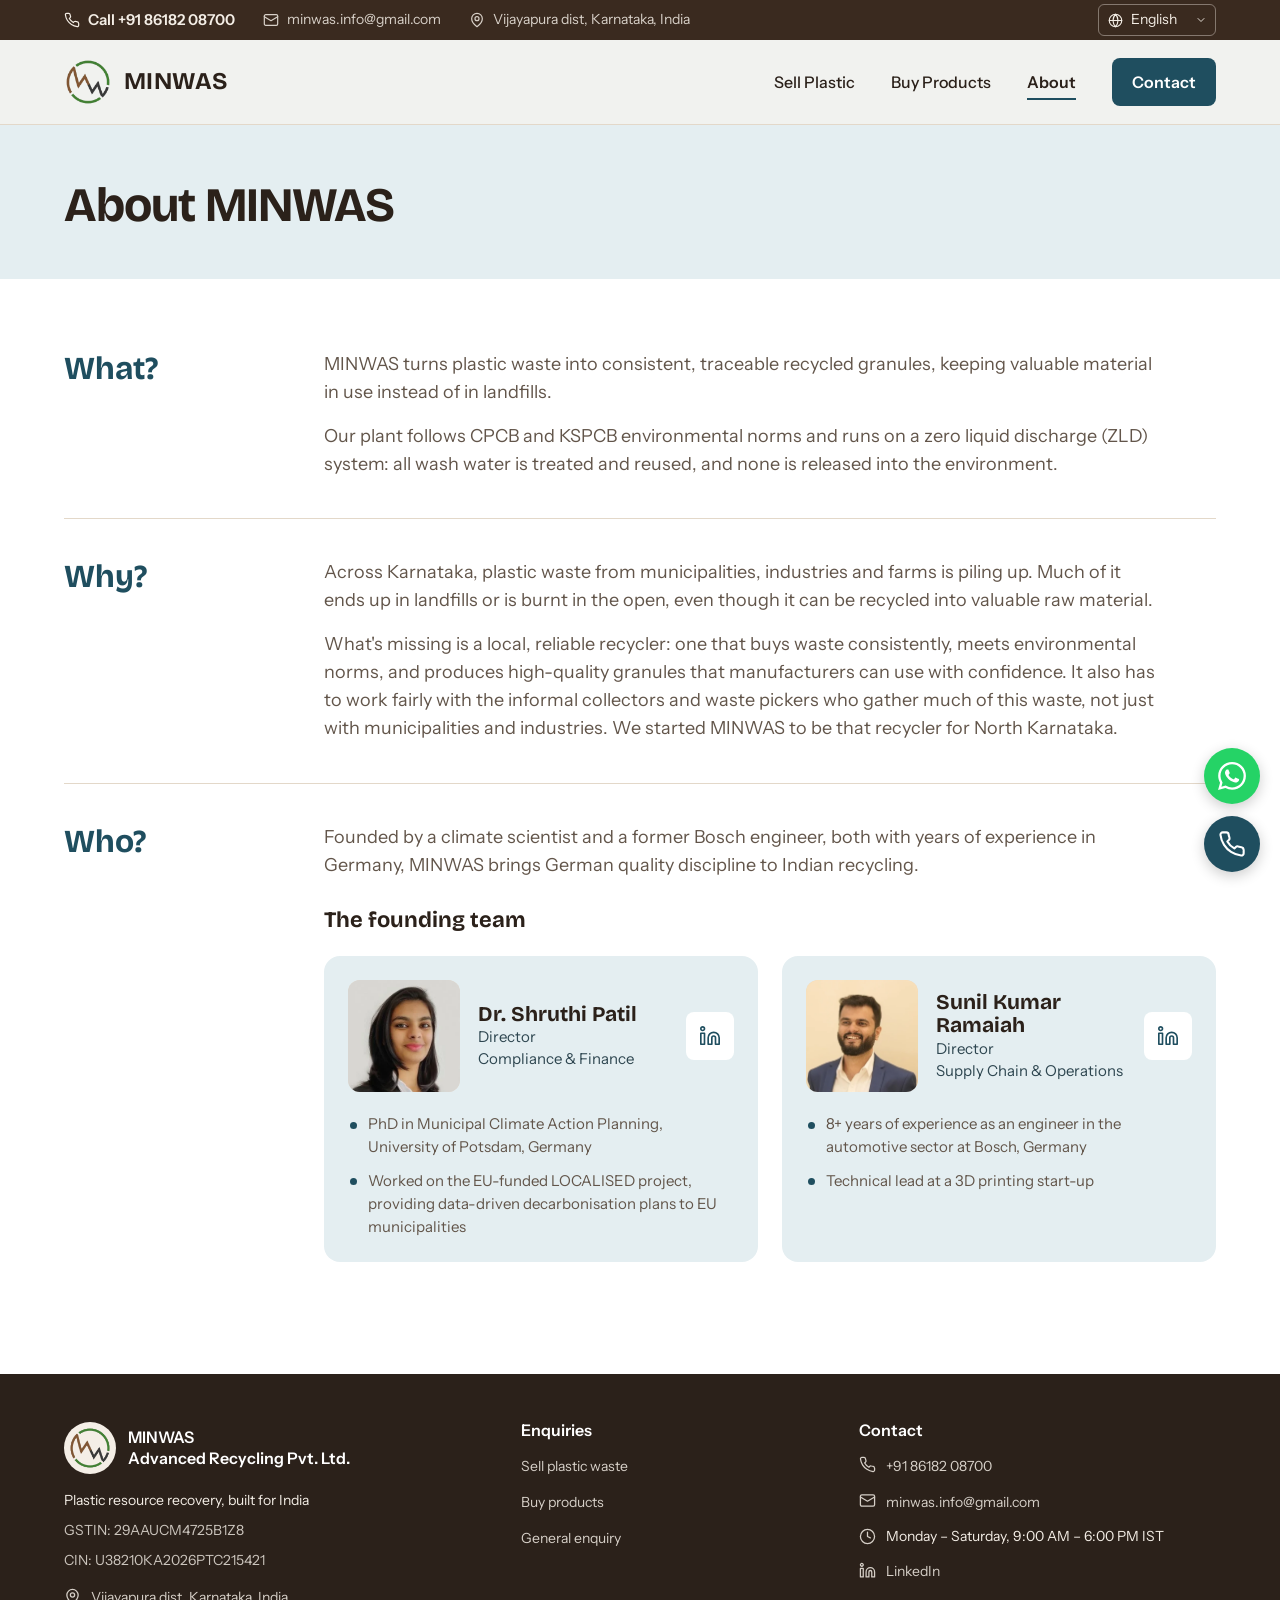
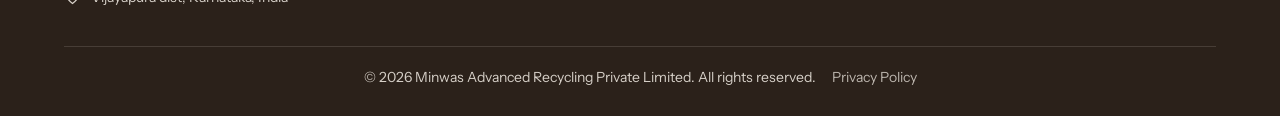
==== about.html @ 15d444ad "Add MINWAS website, published on www.minwas.com Static site for MINWAS Advanced Recycling: Home, Sel" ====
<!doctype html>
<html lang="en">
<head>
<meta charset="utf-8">
<meta name="viewport" content="width=device-width, initial-scale=1, viewport-fit=cover">
<title data-i18n="meta.about.title">About MINWAS – Plastic recycling for North Karnataka</title>
<meta name="description" content="MINWAS turns plastic waste into consistent, traceable recycled granules. Founded by a climate scientist and a former Bosch engineer." data-i18n-attr="content:meta.about.desc">
<meta property="og:title" content="About MINWAS Advanced Recycling">
<meta property="og:description" content="A local, reliable plastic recycler for North Karnataka.">
<meta name="theme-color" content="#3A2A1F">
<link rel="icon" href="assets/img/favicon-64.png" type="image/png">
<link rel="apple-touch-icon" href="assets/img/logo-512.png">
<link rel="preconnect" href="https://fonts.googleapis.com">
<link rel="preconnect" href="https://fonts.gstatic.com" crossorigin>
<link rel="stylesheet" href="https://fonts.googleapis.com/css2?family=Bricolage+Grotesque:opsz,wght@12..96,600;12..96,700&family=Instrument+Sans:wght@400;500;600&display=swap">
<link rel="stylesheet" href="assets/css/styles.css">
<script>(function(){var d=document.documentElement,l;try{l=localStorage.getItem('minwas-lang')}catch(e){}if(!l){l=((navigator.languages&&navigator.languages[0])||navigator.language||'').slice(0,2)}if(/^(kn|hi|mr)$/.test(l)){d.className+=' i18n-pending';d.lang=l;setTimeout(function(){d.classList.remove('i18n-pending')},3000)}})();</script>
<script src="assets/js/main.js" defer></script>
</head>
<body data-page="about">
<div id="site-header"></div>

<main id="main">
  <section class="page-intro">
    <div class="container">
      <h1 data-i18n="about.h1">About MINWAS</h1>
    </div>
  </section>

  <section class="section">
    <div class="container about-rows">
      <div class="about-row">
        <h2 data-i18n="about.whatTitle">What?</h2>
        <div class="copy">
          <p data-i18n="about.what1">MINWAS turns plastic waste into consistent, traceable recycled granules, keeping valuable material in use instead of in landfills.</p>
          <p data-i18n="about.what2">Our plant follows CPCB and KSPCB environmental norms and runs on a zero liquid discharge (ZLD) system: all wash water is treated and reused, and none is released into the environment.</p>
        </div>
      </div>

      <div class="about-row">
        <h2 data-i18n="about.whyTitle">Why?</h2>
        <div class="copy">
          <p data-i18n="about.why1">Across Karnataka, plastic waste from municipalities, industries and farms is piling up. Much of it ends up in landfills or is burnt in the open, even though it can be recycled into valuable raw material.</p>
          <p data-i18n="about.why2">What's missing is a local, reliable recycler: one that buys waste consistently, meets environmental norms, and produces high-quality granules that manufacturers can use with confidence. It also has to work fairly with the informal collectors and waste pickers who gather much of this waste, not just with municipalities and industries. We started MINWAS to be that recycler for North Karnataka.</p>
        </div>
      </div>

      <div class="about-row">
        <h2 data-i18n="about.whoTitle">Who?</h2>
        <div class="copy">
          <p data-i18n="about.who1">Founded by a climate scientist and a former Bosch engineer, both with years of experience in Germany, MINWAS brings German quality discipline to Indian recycling.</p>
          <h3 class="sub-title" style="color:var(--ink);margin-top:12px" data-i18n="about.teamTitle">The founding team</h3>
          <div class="team">
            <article class="person">
              <div class="person-head">
                <img src="assets/img/shruthi.webp" width="276" height="354" loading="lazy" alt="Portrait of Dr. Shruthi Patil" data-i18n-attr="alt:about.altShruthi">
                <div>
                  <h3 data-i18n="about.shruthiName">Dr. Shruthi Patil</h3>
                  <p><span data-i18n="about.director">Director</span><br><span data-i18n="about.shruthiRole">Compliance &amp; Finance</span></p>
                </div>
                <a class="icon-btn" href="https://www.linkedin.com/in/shruthi-patil-52bb73127" target="_blank" rel="noopener" aria-label="Dr. Shruthi Patil on LinkedIn" data-i18n-attr="aria-label:about.shruthiLi"><i data-icon="linkedin"></i></a>
              </div>
              <ul class="bullets">
                <li data-i18n="about.shruthi1">PhD in Municipal Climate Action Planning, University of Potsdam, Germany</li>
                <li data-i18n="about.shruthi2">Worked on the EU-funded LOCALISED project, providing data-driven decarbonisation plans to EU municipalities</li>
              </ul>
            </article>
            <article class="person">
              <div class="person-head">
                <img src="assets/img/sunil.webp" width="480" height="454" loading="lazy" alt="Portrait of Sunil Kumar Ramaiah" data-i18n-attr="alt:about.altSunil">
                <div>
                  <h3 data-i18n="about.sunilName">Sunil Kumar Ramaiah</h3>
                  <p><span data-i18n="about.director">Director</span><br><span data-i18n="about.sunilRole">Supply Chain &amp; Operations</span></p>
                </div>
                <a class="icon-btn" href="https://www.linkedin.com/in/sunilkramaiah/" target="_blank" rel="noopener" aria-label="Sunil Kumar Ramaiah on LinkedIn" data-i18n-attr="aria-label:about.sunilLi"><i data-icon="linkedin"></i></a>
              </div>
              <ul class="bullets">
                <li data-i18n="about.sunil1">8+ years of experience as an engineer in the automotive sector at Bosch, Germany</li>
                <li data-i18n="about.sunil2">Technical lead at a 3D printing start-up</li>
              </ul>
            </article>
          </div>
        </div>
      </div>
    </div>
  </section>
</main>

<div id="site-footer"></div>
</body>
</html>
---- assets/css/styles.css ----
/* MINWAS — shared styles. Tokens follow the "Petrol Blue" reference mockup. */

:root {
  /* Neutrals */
  --ink: #2B211A;
  --ink-soft: #62554A;
  --ink-muted: #6E5F51;
  --cream: #F4EEE6;
  --topbar: #3A2A1F;
  --footer: #2B211A;
  --surface: #FFFFFF;
  --surface-alt: #F1F2EF;
  --line: #E3D8C9;
  --placeholder: #E7DDD0;

  /* Common (petrol) */
  --petrol: #1F4E5F;
  --petrol-hover: #173C49;
  --petrol-soft: #E4EEF1;
  --petrol-pill: #DFEBEE;

  /* Selling side (brown) */
  --brown: #9C4E22;
  --brown-hover: #7E3D18;
  --brown-soft: #F2E3D5;
  --brown-text: #5E4A3A;

  /* Buying side (green) */
  --green: #3E7A31;
  --green-hover: #2F5F25;
  --green-soft: #E4ECDD;
  --green-text: #4F5A48;

  --whatsapp: #25D366;
  --whatsapp-hover: #1EB257;

  /* Page accent — overridden per page theme */
  --accent: var(--petrol);
  --accent-hover: var(--petrol-hover);
  --accent-soft: var(--petrol-soft);
  --accent-text: #2E4650;

  /* Type */
  --font-display: 'Bricolage Grotesque', system-ui, sans-serif;
  --font-body: 'Instrument Sans', system-ui, sans-serif;
  --lh-body: 1.55;
  --lh-heading: 1.12;
  --lh-display: 1.04;
  --track-display: -0.02em;

  /* Layout */
  --gutter: 64px;
  --maxw: 1280px;
  --radius-sm: 8px;
  --radius: 12px;
  --radius-lg: 16px;
  --shadow-float: 0 4px 14px rgba(0, 0, 0, 0.2);
  --shadow-card: 0 1px 2px rgba(43, 33, 26, 0.05), 0 8px 24px -12px rgba(43, 33, 26, 0.14);
  --header-h: 124px;
  --ease: cubic-bezier(0.22, 1, 0.36, 1);
}

body.theme-sell { --accent: var(--brown); --accent-hover: var(--brown-hover); --accent-soft: var(--brown-soft); --accent-text: var(--brown-text); }
body.theme-buy  { --accent: var(--green); --accent-hover: var(--green-hover); --accent-soft: var(--green-soft); --accent-text: var(--green-text); }

/* Indian scripts: no negative tracking (breaks conjuncts), taller lines for matras */
html:lang(kn) {
  --font-display: 'Bricolage Grotesque', 'Anek Kannada', 'Noto Sans Kannada', sans-serif;
  --font-body: 'Instrument Sans', 'Noto Sans Kannada', sans-serif;
}
html:lang(hi), html:lang(mr) {
  --font-display: 'Bricolage Grotesque', 'Anek Devanagari', 'Noto Sans Devanagari', sans-serif;
  --font-body: 'Instrument Sans', 'Noto Sans Devanagari', sans-serif;
}
html:is(:lang(kn), :lang(hi), :lang(mr)) {
  --lh-body: 1.7;
  --lh-heading: 1.3;
  --lh-display: 1.22;
  --track-display: 0;
}

/* Hide the page until the saved language is applied, to avoid a flash of English */
html.i18n-pending body { opacity: 0; }
body { transition: opacity 0.2s ease; }

*, *::before, *::after { box-sizing: border-box; }
html { -webkit-text-size-adjust: 100%; scroll-padding-top: calc(var(--header-h) + 16px); }
body {
  margin: 0;
  background: var(--surface);
  color: var(--ink);
  font-family: var(--font-body);
  font-size: 16px;
  line-height: var(--lh-body);
  -webkit-font-smoothing: antialiased;
  text-rendering: optimizeLegibility;
}
img { max-width: 100%; height: auto; display: block; }
a { color: var(--accent); text-underline-offset: 3px; }
a:hover { color: var(--accent-hover); }
h1, h2, h3, h4 { margin: 0; font-family: var(--font-display); font-weight: 700; line-height: var(--lh-heading); overflow-wrap: break-word; }
p { margin: 0; }
ul, ol { margin: 0; padding: 0; }
button, input, select, textarea { font: inherit; color: inherit; }
:focus-visible { outline: 3px solid var(--accent); outline-offset: 2px; border-radius: 4px; }

.sr-only { position: absolute; width: 1px; height: 1px; padding: 0; margin: -1px; overflow: hidden; clip: rect(0, 0, 0, 0); border: 0; }
.skip-link { position: absolute; left: 12px; top: -60px; z-index: 100; background: var(--petrol); color: #fff; padding: 10px 16px; border-radius: var(--radius-sm); }
.skip-link:focus { top: 12px; color: #fff; }

.container { width: 100%; max-width: var(--maxw); margin: 0 auto; padding: 0 var(--gutter); }

.icon { width: 1.15em; height: 1.15em; flex-shrink: 0; stroke: currentColor; fill: none; stroke-width: 1.8; stroke-linecap: round; stroke-linejoin: round; }

/* ---------- Sticky site header (top bar + nav) ---------- */
.site-top { position: sticky; top: 0; z-index: 50; }

.topbar { background: var(--topbar); color: var(--cream); font-size: 14px; }
.topbar .container { min-height: 40px; display: flex; align-items: center; justify-content: space-between; gap: 16px; }
.topbar-links { display: flex; align-items: center; gap: 28px; }
.topbar a { color: var(--cream); text-decoration: none; display: inline-flex; align-items: center; gap: 8px; opacity: 0.85; }
.topbar a:hover { opacity: 1; color: #fff; text-decoration: underline; }
.topbar a.topbar-phone { opacity: 1; font-weight: 600; font-size: 15px; }
.topbar .icon { width: 16px; height: 16px; }

.lang-picker { position: relative; display: inline-flex; align-items: center; }
.lang-picker .icon { position: absolute; left: 10px; width: 15px; height: 15px; pointer-events: none; }
.lang-picker .chev { left: auto; right: 9px; width: 12px; height: 12px; }
.lang-picker select {
  appearance: none; -webkit-appearance: none;
  background: transparent; color: var(--cream);
  border: 1px solid rgba(244, 238, 230, 0.4); border-radius: 6px;
  padding: 4px 28px 4px 32px; min-height: 30px; cursor: pointer;
}
.lang-picker select:hover { border-color: rgba(244, 238, 230, 0.8); }
.lang-picker select:focus-visible { outline-color: var(--cream); }
.lang-picker option { color: var(--ink); background: #fff; }

.header { background: var(--surface-alt); border-bottom: 1px solid var(--line); }
.header .container { height: 84px; display: flex; align-items: center; justify-content: space-between; gap: 24px; }
.brand { display: inline-flex; align-items: center; gap: 12px; color: var(--ink); text-decoration: none; border-radius: var(--radius-sm); }
.brand:hover { color: var(--ink); }
.brand img { width: 48px; height: 48px; }
.brand span { font-family: 'Bricolage Grotesque', sans-serif; font-weight: 700; font-size: 24px; letter-spacing: 0.02em; }

.nav { display: flex; align-items: center; gap: 36px; font-size: 16px; font-weight: 500; }
.nav a { color: var(--ink); text-decoration: none; padding: 6px 0; position: relative; white-space: nowrap; }
.nav a:not(.btn)::after {
  content: ''; position: absolute; left: 0; right: 0; bottom: 0; height: 2px;
  background: var(--petrol); transform: scaleX(0); transform-origin: left; transition: transform 0.25s var(--ease);
}
.nav a:not(.btn):hover::after, .nav a[aria-current="page"]:not(.btn)::after { transform: scaleX(1); }
.nav a[data-nav="sell"]::after { background: var(--brown); }
.nav a[data-nav="buy"]::after { background: var(--green); }
.nav a[aria-current="page"]:not(.btn) { font-weight: 600; }
.nav a.btn { padding: 12px 20px; font-size: 16px; color: #fff; }

.menu-toggle {
  display: none; align-items: center; justify-content: center; gap: 8px;
  min-width: 48px; height: 48px; padding: 0 14px; border-radius: var(--radius-sm);
  background: transparent; border: 1px solid var(--line); color: var(--ink); cursor: pointer; font-weight: 600;
}
.menu-toggle:hover { background: #fff; }
.menu-toggle:active { transform: scale(0.97); }
.menu-toggle .icon { width: 24px; height: 24px; }
.menu-toggle .icon-close { display: none; }
.menu-open .menu-toggle .icon-menu { display: none; }
.menu-open .menu-toggle .icon-close { display: block; }

/* ---------- Buttons ---------- */
.btn {
  display: inline-flex; align-items: center; justify-content: center; gap: 10px;
  min-height: 48px; padding: 12px 22px; border-radius: var(--radius-sm); border: 0;
  background: var(--accent); color: #fff; font-weight: 600; font-size: 16px; line-height: 1.25;
  text-decoration: none; text-align: center; cursor: pointer;
  transition: background-color 0.2s ease, transform 0.15s var(--ease);
}
.btn:hover { background: var(--accent-hover); color: #fff; }
.btn:active { transform: translateY(1px) scale(0.99); }
.btn .icon { width: 20px; height: 20px; }
.btn-lg { padding: 16px 28px; font-size: 17px; min-height: 56px; }
.btn-brown { background: var(--brown); } .btn-brown:hover { background: var(--brown-hover); }
.btn-green { background: var(--green); } .btn-green:hover { background: var(--green-hover); }
.btn-petrol { background: var(--petrol); } .btn-petrol:hover { background: var(--petrol-hover); }
.btn-whatsapp { background: var(--whatsapp); color: #06301a; }
.btn-whatsapp:hover { background: var(--whatsapp-hover); color: #06301a; }
.btn-outline { background: transparent; color: var(--accent); box-shadow: inset 0 0 0 1.5px currentColor; }
.btn-outline:hover { background: var(--accent-soft); color: var(--accent-hover); }
.btn-row { display: flex; flex-wrap: wrap; gap: 14px; }

/* ---------- Sections ---------- */
.section { padding: 72px 0; }
.section-tight { padding: 48px 0; }
.bg-alt { background: var(--surface-alt); }
.section-title { font-size: 36px; }
.section-head { display: flex; flex-direction: column; gap: 12px; margin-bottom: 28px; max-width: 760px; }
.section-head p { color: var(--ink-soft); font-size: 17px; }
.sub-title { font-size: 22px; font-weight: 700; }
.lede { font-size: 19px; line-height: var(--lh-body); color: var(--ink-soft); max-width: 62ch; }

.pill {
  align-self: flex-start; display: inline-flex; align-items: center; gap: 8px;
  background: var(--petrol-pill); color: var(--petrol); font-weight: 600; font-size: 14px;
  padding: 6px 14px; border-radius: 999px;
}
.pill .dot { width: 8px; height: 8px; border-radius: 50%; background: var(--petrol); box-shadow: 0 0 0 4px rgba(31, 78, 95, 0.15); }

/* ---------- Home: hero ---------- */
.hero { padding: 64px 0 72px; }
.hero-grid { display: grid; grid-template-columns: minmax(0, 1.1fr) minmax(0, 1fr); gap: 56px; align-items: start; }
.hero-copy { display: flex; flex-direction: column; gap: 24px; padding-top: 8px; }
.hero h1 { font-size: 60px; line-height: var(--lh-display); letter-spacing: var(--track-display); }
.how-card {
  background: var(--petrol-soft); border-radius: var(--radius-lg); padding: 28px;
  display: flex; flex-direction: column; gap: 10px;
}
.how-card h2 { font-size: 28px; }
.how-card .tagline { font-weight: 600; font-size: 17px; color: var(--green); }
.how-card p { color: var(--accent-text); font-size: 16px; }
.zoom {
  position: relative; display: block; margin-top: 10px; border-radius: var(--radius); overflow: hidden;
  background: #fff; box-shadow: var(--shadow-card); cursor: zoom-in; color: var(--ink); text-decoration: none;
}
.zoom img { width: 100%; }
.zoom-hint {
  display: flex; align-items: center; justify-content: center; gap: 8px; min-height: 44px;
  border-top: 1px solid var(--line); color: var(--petrol); font-size: 14px; font-weight: 600;
  transition: background-color 0.2s ease;
}
.zoom-hint .icon { width: 17px; height: 17px; }
.zoom:hover .zoom-hint { background: var(--petrol-soft); }

/* ---------- Cards ---------- */
.grid-4 { display: grid; grid-template-columns: repeat(4, minmax(0, 1fr)); gap: 20px; }
.grid-2 { display: grid; grid-template-columns: repeat(2, minmax(0, 1fr)); gap: 24px; }
.feature {
  background: var(--petrol-soft); border-radius: var(--radius); padding: 24px;
  display: flex; flex-direction: column; gap: 10px;
}
.feature-icon {
  width: 44px; height: 44px; border-radius: 10px; background: #fff; color: var(--petrol);
  display: grid; place-items: center; margin-bottom: 4px;
}
.feature-icon .icon { width: 24px; height: 24px; }
.feature > div { display: flex; flex-direction: column; gap: 6px; }
.feature h3 { font-family: var(--font-body); font-weight: 600; font-size: 18px; line-height: 1.35; }
.feature p { font-size: 15px; line-height: var(--lh-body); color: #232320; }
.theme-sell .feature { background: var(--brown-soft); }
.theme-sell .feature-icon { color: var(--brown); }
.theme-sell .feature p { color: var(--brown-text); }
.theme-buy .feature { background: var(--green-soft); }
.theme-buy .feature-icon { color: var(--green); }
.theme-buy .feature p { color: var(--green-text); }

/* Supply / buy panels on the home page */
.panel { border-radius: var(--radius-lg); padding: 32px; display: flex; flex-direction: column; gap: 24px; align-self: start; }
.panel h2 { font-size: 28px; }
.panel h3 { font-size: 20px; margin-top: 12px; }
.panel-sell { background: var(--brown-soft); --accent: var(--brown); --accent-hover: var(--brown-hover); --accent-text: var(--brown-text); }
.panel-buy { background: var(--green-soft); --accent: var(--green); --accent-hover: var(--green-hover); --accent-text: var(--green-text); }
.panel .btn { align-self: flex-start; margin-top: auto; }
.panel-body { display: flex; flex-direction: column; gap: 16px; flex: 1; }

.chips { display: flex; flex-wrap: wrap; gap: 8px; list-style: none; }
.chips li {
  display: inline-flex; align-items: center; gap: 8px;
  background: rgba(255, 255, 255, 0.72); border: 1px solid rgba(43, 33, 26, 0.08);
  border-radius: 999px; padding: 7px 14px 7px 10px; font-size: 15px; font-weight: 500; line-height: 1.35;
}
.chips .icon { width: 18px; height: 18px; color: var(--accent); }

.ticks { list-style: none; display: flex; flex-direction: column; gap: 10px; }
.ticks li { display: flex; gap: 10px; align-items: flex-start; color: var(--accent-text); font-size: 16px; }
.ticks li::before {
  content: ''; flex-shrink: 0; width: 20px; height: 20px; margin-top: 0.15em; border-radius: 50%;
  background: var(--accent) url("data:image/svg+xml,%3Csvg xmlns='http://www.w3.org/2000/svg' viewBox='0 0 24 24' fill='none' stroke='white' stroke-width='3' stroke-linecap='round' stroke-linejoin='round'%3E%3Cpath d='M20 6 9 17l-5-5'/%3E%3C/svg%3E") center / 12px no-repeat;
}
.bullets { list-style: none; display: flex; flex-direction: column; gap: 10px; }
.bullets li { position: relative; padding-left: 20px; color: var(--ink-soft); }
.bullets li::before { content: ''; position: absolute; left: 2px; top: 0.62em; width: 7px; height: 7px; border-radius: 50%; background: var(--accent); }

.cta-band { text-align: center; display: flex; flex-direction: column; align-items: center; gap: 14px; }
.cta-band h2 { font-size: 28px; }
.cta-band p { color: var(--ink-soft); max-width: 60ch; }

/* ---------- Inner pages ---------- */
.page-intro { background: var(--accent-soft); padding: 56px 0 48px; }
.page-intro .container { display: flex; flex-direction: column; gap: 16px; }
.page-intro h1 { font-size: 48px; line-height: var(--lh-display); letter-spacing: var(--track-display); max-width: 20ch; }
.page-intro .lede { color: var(--accent-text); }
.page-intro .btn-row { display: none; }

.with-aside { display: grid; grid-template-columns: minmax(0, 1fr) 420px; gap: 48px; align-items: start; }
.stack { display: flex; flex-direction: column; gap: 56px; }
.block { display: flex; flex-direction: column; gap: 18px; }
.block > h2 { font-size: 30px; }
.block > p { color: var(--ink-soft); max-width: 70ch; }
.note { font-size: 14px; color: var(--ink-muted); }

.guide-cards { display: grid; grid-template-columns: repeat(2, minmax(0, 1fr)); gap: 16px; }
.guide-cards .feature h3 { font-family: var(--font-display); font-size: 19px; font-weight: 700; }

/* Process timeline: four numbered circles in a row, joined by a dashed wave, text centred below.
   Columns have no gap so each circle centre sits at exactly 1/8, 3/8, 5/8, 7/8 of the width —
   the same points the wave passes through. --cN is circle N's colour, shaded to the page theme. */
.timeline {
  --dot: 112px;
  --c1: #5E97AB; --c2: #3F7C91; --c3: #1F4E5F; --c4: #143845;
  position: relative;
}
.theme-sell .timeline { --c1: #C98552; --c2: #B1662F; --c3: #944A1E; --c4: #733614; }
.theme-buy .timeline  { --c1: #6FA05C; --c2: #548B45; --c3: #3E7A31; --c4: #2B5E21; }
.timeline-title { text-align: center; margin-bottom: 48px; }
.timeline-wave {
  position: absolute; left: 0; width: 100%;
  height: calc(var(--dot) * 1.3); top: calc(var(--dot) * -0.15);
  overflow: visible; pointer-events: none;
}
.timeline-wave path { fill: none; stroke: #CEC8BF; stroke-width: 4; stroke-dasharray: 10 10; stroke-linecap: round; }
.timeline-steps { position: relative; list-style: none; display: grid; grid-template-columns: repeat(4, minmax(0, 1fr)); }
.timeline-steps li { display: flex; flex-direction: column; align-items: center; text-align: center; padding: 0 14px; }
.timeline-steps .n {
  width: var(--dot); height: var(--dot); flex-shrink: 0; border-radius: 50%;
  display: grid; place-items: center; position: relative; z-index: 1;
  font-family: 'Bricolage Grotesque', sans-serif; font-weight: 700; font-size: calc(var(--dot) * 0.42); line-height: 1; color: #fff;
  background: linear-gradient(165deg, color-mix(in srgb, var(--c) 72%, #fff) 0%, var(--c) 85%);
  box-shadow: 0 16px 22px -12px rgba(43, 33, 26, 0.5), 0 2px 4px rgba(43, 33, 26, 0.1);
}
.timeline-steps li:nth-child(1) .n { --c: var(--c1); }
.timeline-steps li:nth-child(2) .n { --c: var(--c2); }
.timeline-steps li:nth-child(3) .n { --c: var(--c3); }
.timeline-steps li:nth-child(4) .n { --c: var(--c4); }
.timeline-steps h3 { font-size: 21px; color: var(--ink); }
.timeline-steps h3::before { content: ''; display: block; width: 1px; height: 32px; margin: 18px auto 18px; background: #D3CDC4; }
.timeline-steps p { margin-top: 10px; font-size: 16px; color: var(--ink-soft); max-width: 30ch; }

.products { display: grid; grid-template-columns: repeat(4, minmax(0, 1fr)); gap: 16px; }
.with-aside .products { grid-template-columns: repeat(2, minmax(0, 1fr)); }
.product { margin: 0; background: #fff; border: 1px solid var(--line); border-radius: var(--radius); overflow: hidden; }
.product img { width: 100%; aspect-ratio: 720 / 393; object-fit: cover; background: var(--placeholder); }
.product figcaption { padding: 12px 14px; font-weight: 600; font-size: 15px; line-height: 1.35; }
.product .tag { display: block; font-weight: 500; font-size: 13px; color: var(--green-text); margin-top: 2px; }

/* ---------- Forms ---------- */
.form-card {
  position: sticky; top: calc(var(--header-h) + 20px);
  background: #fff; border: 1px solid var(--line); border-radius: var(--radius-lg);
  box-shadow: var(--shadow-card); overflow: hidden;
}
.form-card > header { background: var(--accent-soft); padding: 24px; display: flex; flex-direction: column; gap: 6px; }
.form-card > header h2 { font-size: 26px; }
.form-card > header p { font-size: 15px; color: var(--accent-text); }
.form-section { padding: 20px 24px; border-top: 1px solid var(--line); display: flex; flex-direction: column; gap: 12px; }
.form-section > p { font-size: 15px; color: var(--ink-soft); }
.form-section .lead-in { font-weight: 600; color: var(--ink); }
.form-grid { display: grid; grid-template-columns: repeat(2, minmax(0, 1fr)); gap: 14px 12px; }
.field { display: flex; flex-direction: column; gap: 6px; min-width: 0; }
.field.full { grid-column: 1 / -1; }
.field label, .field legend { font-weight: 600; font-size: 14px; color: var(--ink); padding: 0; }
.field .optional { font-weight: 400; color: var(--ink-muted); }
.req { color: var(--brown); }
.input {
  width: 100%; min-height: 48px; padding: 11px 12px; border-radius: var(--radius-sm);
  border: 1.5px solid #D5CABB; background: #FCFBF9; font-size: 16px; line-height: 1.4;
  transition: border-color 0.15s ease, box-shadow 0.15s ease;
}
.input::placeholder { color: #9A8D80; }
.input:hover { border-color: #B9AB9A; }
.input:focus { outline: none; border-color: var(--accent); box-shadow: 0 0 0 3px color-mix(in srgb, var(--accent) 22%, transparent); background: #fff; }
textarea.input { min-height: 110px; resize: vertical; }
select.input {
  appearance: none; -webkit-appearance: none; padding-right: 38px; cursor: pointer;
  background: #FCFBF9 url("data:image/svg+xml,%3Csvg xmlns='http://www.w3.org/2000/svg' viewBox='0 0 24 24' fill='none' stroke='%232B211A' stroke-width='2.2' stroke-linecap='round' stroke-linejoin='round'%3E%3Cpath d='m6 9 6 6 6-6'/%3E%3C/svg%3E") right 12px center / 18px no-repeat;
}
fieldset.field { border: 0; margin: 0; padding: 0; }
.checks { display: grid; grid-template-columns: repeat(2, minmax(0, 1fr)); gap: 8px; margin-top: 2px; }
.check {
  display: flex; align-items: center; gap: 10px; min-height: 46px; padding: 8px 12px;
  border: 1.5px solid #E1D7CA; border-radius: var(--radius-sm); cursor: pointer; font-size: 15px; line-height: 1.3;
  transition: border-color 0.15s ease, background-color 0.15s ease;
}
.check:hover { border-color: #C6B8A6; }
.check:has(input:checked) { border-color: var(--accent); background: var(--accent-soft); }
.check input, .consent input { width: 20px; height: 20px; flex-shrink: 0; accent-color: var(--accent); margin: 0; cursor: pointer; }
.consent { display: flex; gap: 12px; align-items: flex-start; font-size: 14px; color: var(--ink-soft); line-height: 1.5; cursor: pointer; }
.consent input { margin-top: 2px; }
.captcha-slot:empty { display: none; }
.captcha-slot { min-height: 78px; }
.form-card .btn[type="submit"] { width: 100%; }
.form-status { font-size: 15px; padding: 12px 14px; border-radius: var(--radius-sm); display: none; }
.form-status.is-shown { display: block; }
.form-status.ok { background: var(--green-soft); color: #214719; }
.form-status.err { background: #FBE4DE; color: #7A2412; }

.wa-row { display: flex; align-items: center; justify-content: space-between; gap: 12px; flex-wrap: wrap; }
.wa-row strong { font-size: 17px; }

/* ---------- About ---------- */
.about-rows { display: flex; flex-direction: column; }
.about-row { display: grid; grid-template-columns: 220px minmax(0, 1fr); gap: 40px; padding: 40px 0; border-top: 1px solid var(--line); }
.about-row:first-child { border-top: 0; padding-top: 0; }
.about-row h2 { font-size: 32px; color: var(--petrol); }
.about-row .copy { display: flex; flex-direction: column; gap: 16px; font-size: 18px; line-height: var(--lh-body); color: var(--ink-soft); min-width: 0; }
.about-row .copy > p { max-width: 70ch; }
.about-row .copy strong { color: var(--ink); font-weight: 600; }
.team { display: grid; grid-template-columns: repeat(2, minmax(0, 1fr)); gap: 24px; margin-top: 8px; }
.person { background: var(--petrol-soft); border-radius: var(--radius-lg); padding: 24px; display: flex; flex-direction: column; gap: 20px; }
.person-head { display: grid; grid-template-columns: 112px minmax(0, 1fr) auto; gap: 18px; align-items: center; }
.person-head img { width: 112px; height: 112px; object-fit: cover; object-position: center 20%; border-radius: var(--radius); background: var(--placeholder); }
.person-head h3 { font-size: 21px; color: var(--ink); }
.person-head p { font-size: 15px; color: var(--accent-text); line-height: 1.45; }
.person .bullets li { font-size: 15px; }
.icon-btn {
  width: 48px; height: 48px; border-radius: var(--radius-sm); display: grid; place-items: center;
  background: #fff; color: var(--petrol); text-decoration: none; transition: background-color 0.2s ease, color 0.2s ease;
}
.icon-btn:hover { background: var(--petrol); color: #fff; }
.icon-btn .icon { width: 22px; height: 22px; }

/* ---------- Contact ---------- */
.contact-list { list-style: none; display: flex; flex-direction: column; gap: 4px; }
.contact-list li { display: grid; grid-template-columns: 44px minmax(0, 1fr); gap: 14px; align-items: center; padding: 10px 0; }
.contact-list .ci { width: 44px; height: 44px; border-radius: 10px; background: var(--petrol-soft); color: var(--petrol); display: grid; place-items: center; }
.contact-list .ci .icon { width: 22px; height: 22px; }
.contact-list small { display: block; font-size: 13px; color: var(--ink-muted); font-weight: 500; }
.contact-list a, .contact-list span { color: var(--ink); font-weight: 600; text-decoration: none; }
.contact-list a:hover { color: var(--petrol); text-decoration: underline; }
.map-card { border-radius: var(--radius-lg); overflow: hidden; border: 1px solid var(--line); background: var(--placeholder); }
.map-card iframe { display: block; width: 100%; height: 320px; border: 0; }
.map-card a { display: flex; align-items: center; justify-content: center; gap: 8px; padding: 14px; background: #fff; font-weight: 600; color: var(--petrol); text-decoration: none; min-height: 48px; }
.map-card a:hover { background: var(--petrol-soft); }

.faq { display: flex; flex-direction: column; gap: 10px; }
.faq details { background: #fff; border: 1px solid var(--line); border-radius: var(--radius); }
.faq details[open] { border-color: #C9D9DE; background: #FBFDFD; }
.faq summary {
  list-style: none; cursor: pointer; display: flex; justify-content: space-between; align-items: center; gap: 16px;
  padding: 16px 18px; font-weight: 600; font-size: 16px; min-height: 56px;
}
.faq summary::-webkit-details-marker { display: none; }
.faq summary .icon { width: 20px; height: 20px; color: var(--petrol); transition: transform 0.25s var(--ease); }
.faq details[open] summary .icon { transform: rotate(45deg); }
.faq details p { padding: 0 18px 18px; color: var(--ink-soft); }

/* ---------- Privacy ---------- */
.legal { max-width: 780px; display: flex; flex-direction: column; gap: 32px; }
.legal section { display: flex; flex-direction: column; gap: 10px; }
.legal h2 { font-size: 24px; }
.legal p { color: var(--ink-soft); font-size: 17px; }
.legal .updated { font-size: 15px; color: var(--ink-muted); }

/* ---------- Footer ---------- */
.footer { background: var(--footer); color: var(--cream); font-size: 14px; }
.footer .container { padding-top: 48px; padding-bottom: 28px; }
.footer-grid { display: grid; grid-template-columns: 1.4fr 1fr 1.2fr; gap: 40px; }
.footer h2 { font-family: var(--font-body); font-size: 16px; font-weight: 600; margin-bottom: 14px; color: #fff; }
.footer a { color: var(--cream); text-decoration: none; opacity: 0.85; }
.footer a:hover { opacity: 1; text-decoration: underline; color: #fff; }
.footer-brand { display: flex; flex-direction: column; gap: 8px; }
.footer-brand .brand-line { display: flex; align-items: center; gap: 12px; margin-bottom: 8px; }
.footer-brand img { width: 52px; height: 52px; background: var(--cream); border-radius: 50%; padding: 4px; }
.footer-brand strong { font-size: 16px; font-weight: 600; line-height: 1.35; color: #fff; }
.footer-brand .muted { opacity: 0.8; }
.footer-list { list-style: none; display: flex; flex-direction: column; gap: 12px; }
.footer-list li { display: flex; gap: 10px; align-items: flex-start; }
.footer-list .icon { width: 17px; height: 17px; margin-top: 2px; opacity: 0.85; }
.footer-list a { display: inline-flex; align-items: center; min-height: 24px; }
.footer-bottom { margin-top: 36px; padding-top: 20px; border-top: 1px solid rgba(244, 238, 230, 0.16); display: flex; justify-content: center; flex-wrap: wrap; gap: 6px 16px; opacity: 0.85; text-align: center; }

/* ---------- Sticky contact buttons ---------- */
.fab { position: fixed; right: 20px; bottom: 28px; z-index: 40; display: flex; flex-direction: column; gap: 12px; }
.fab a {
  width: 56px; height: 56px; border-radius: 999px; display: grid; place-items: center;
  color: #fff; box-shadow: var(--shadow-float); text-decoration: none;
  transition: transform 0.2s var(--ease);
}
.fab a:hover { transform: scale(1.06); color: #fff; }
.fab a:active { transform: scale(0.96); }
.fab .fab-wa { background: var(--whatsapp); }
.fab .fab-call { background: var(--petrol); }
.fab .icon { width: 28px; height: 28px; }
.fab .fab-wa .icon { fill: currentColor; stroke: none; }
.action-bar { display: none; }

/* ---------- Lightbox ---------- */
.lightbox { border: 0; padding: 0; background: transparent; max-width: 100vw; max-height: 100vh; width: 100vw; height: 100vh; margin: 0; }
.lightbox::backdrop { background: rgba(20, 15, 11, 0.88); }
.lightbox-inner { width: 100%; height: 100%; overflow: auto; display: grid; place-items: center; padding: 64px 12px 24px; }
.lightbox img { max-width: min(1200px, 100%); height: auto; border-radius: var(--radius-sm); background: #fff; }
.lightbox-close {
  position: fixed; top: 12px; right: 12px; min-height: 48px; padding: 0 16px; border-radius: 999px; border: 0;
  background: #fff; color: var(--ink); font-weight: 600; display: inline-flex; align-items: center; gap: 8px; cursor: pointer;
}
.lightbox-close:hover { background: var(--cream); }

/* ---------- Responsive ---------- */
@media (max-width: 1180px) {
  :root { --gutter: 40px; }
  .nav { gap: 24px; }
  .hero h1 { font-size: 52px; }
  .with-aside { grid-template-columns: minmax(0, 1fr) 380px; gap: 36px; }
  .products { grid-template-columns: repeat(2, minmax(0, 1fr)); }
  .timeline { --dot: 92px; }
  .timeline-steps li { padding: 0 8px; }
  .timeline-steps h3 { font-size: 18px; }
  .timeline-steps p { font-size: 15px; }
}

@media (max-width: 1000px) {
  :root { --header-h: 104px; }
  .topbar .container { min-height: 40px; }
  .topbar-links { gap: 18px; }
  .topbar .t-label { display: none; }
  .topbar a.topbar-phone .t-label { display: inline; }
  .header .container { height: 64px; }
  .brand img { width: 40px; height: 40px; }
  .brand span { font-size: 21px; }
  .menu-toggle { display: inline-flex; }
  .nav {
    position: absolute; left: 0; right: 0; top: 100%;
    flex-direction: column; align-items: stretch; gap: 0;
    background: var(--surface-alt); border-bottom: 1px solid var(--line);
    padding: 8px var(--gutter) 20px; box-shadow: 0 16px 24px -16px rgba(43, 33, 26, 0.3);
    display: none;
  }
  .menu-open .nav { display: flex; }
  .nav a { padding: 14px 4px; font-size: 18px; border-bottom: 1px solid var(--line); }
  .nav a:not(.btn)::after { display: none; }
  .nav a[aria-current="page"]:not(.btn) { color: var(--petrol); }
  .nav a[data-nav="sell"][aria-current="page"] { color: var(--brown); }
  .nav a[data-nav="buy"][aria-current="page"] { color: var(--green); }
  .nav .btn { margin-top: 16px; border-bottom: 0; padding: 14px 20px; }
  .header { position: relative; }

  .hero-grid, .with-aside, .grid-2 { grid-template-columns: 1fr; }
  .grid-4 { grid-template-columns: repeat(2, minmax(0, 1fr)); }
  .form-card { position: static; }
  .page-intro .btn-row { display: flex; }
  .footer-grid { grid-template-columns: 1fr 1fr; }
  .footer-brand { grid-column: 1 / -1; }
  .about-row { grid-template-columns: 1fr; gap: 14px; }
}

@media (max-width: 760px) {
  :root { --gutter: 16px; }
  body { font-size: 16px; padding-bottom: 76px; }
  .section { padding: 48px 0; }
  .section-tight { padding: 36px 0; }
  .section-title { font-size: 28px; }
  .hero { padding: 28px 0 44px; }
  .hero-grid { gap: 36px; }
  .hero-copy { gap: 18px; padding-top: 0; }
  .hero h1 { font-size: 38px; }
  .lede { font-size: 17px; }
  .hero .btn-row { flex-direction: column; }
  .hero .btn-row .btn, .page-intro .btn-row .btn { width: 100%; }
  .how-card { padding: 20px; }
  .how-card h2 { font-size: 24px; }
  .page-intro { padding: 32px 0 28px; }
  .page-intro h1 { font-size: 34px; }
  .page-intro .btn-row { flex-direction: column; }
  .grid-4 { grid-template-columns: 1fr; gap: 12px; }
  .feature { flex-direction: row; align-items: flex-start; gap: 14px; padding: 18px; }
  .feature-icon { margin: 0; }
  .feature > div { display: flex; flex-direction: column; gap: 4px; }
  .guide-cards .feature { flex-direction: column; gap: 8px; }
  .guide-cards { grid-template-columns: 1fr; gap: 12px; }
  .panel { padding: 22px; }
  .panel h2 { font-size: 24px; }
  .panel .btn { align-self: stretch; }
  .stack { gap: 44px; }
  .block > h2 { font-size: 26px; }
  /* Phone: the same timeline turned vertical — circles down the left, joined by a dashed line */
  .timeline { --dot: 56px; }
  .timeline-title { margin-bottom: 28px; }
  .timeline-wave { display: none; }
  .timeline-steps { grid-template-columns: 1fr; }
  .timeline-steps li {
    position: relative; display: grid; grid-template-columns: var(--dot) minmax(0, 1fr);
    column-gap: 16px; align-items: start; text-align: left; padding: 0 0 28px;
  }
  .timeline-steps li:last-child { padding-bottom: 0; }
  .timeline-steps li:not(:last-child)::after {
    content: ''; position: absolute; left: calc(var(--dot) / 2 - 1.5px); top: calc(var(--dot) + 6px); bottom: 6px;
    border-left: 3px dashed #CEC8BF;
  }
  .timeline-steps .n { grid-row: 1 / span 2; }
  .timeline-steps h3 { font-size: 19px; padding-top: 14px; }
  .timeline-steps h3::before { display: none; }
  .timeline-steps p { margin-top: 4px; font-size: 15px; max-width: none; }
  .products { gap: 12px; }
  .product figcaption { padding: 10px 12px; font-size: 14px; }
  .form-grid, .checks { grid-template-columns: 1fr; }
  .form-section, .form-card > header { padding: 18px 16px; }
  .team { grid-template-columns: 1fr; }
  .person { padding: 18px; }
  .person-head { grid-template-columns: 88px minmax(0, 1fr) auto; gap: 14px; }
  .person-head img { width: 88px; height: 88px; }
  .about-row { padding: 28px 0; }
  .about-row h2 { font-size: 26px; }
  .about-row .copy { font-size: 17px; }
  .map-card iframe { height: 260px; }
  .footer-grid { grid-template-columns: 1fr; gap: 28px; }
  .footer .container { padding-top: 36px; }
  .footer-list a { min-height: 32px; }

  .fab { display: none; }
  .action-bar {
    position: fixed; left: 0; right: 0; bottom: 0; z-index: 45;
    display: grid; grid-template-columns: 1fr 1fr; gap: 10px;
    padding: 10px 12px calc(10px + env(safe-area-inset-bottom));
    background: rgba(255, 255, 255, 0.96); border-top: 1px solid var(--line);
    box-shadow: 0 -8px 24px -12px rgba(43, 33, 26, 0.25);
    backdrop-filter: blur(8px);
  }
  .action-bar .btn { min-height: 52px; font-size: 17px; }
  .action-bar .btn-whatsapp .icon { fill: currentColor; stroke: none; }
}

@media (max-width: 420px) {
  .topbar .container { gap: 10px; }
  .topbar-links { gap: 14px; }
  .topbar .t-word { display: none; }
  .lang-picker select { padding-right: 24px; max-width: 118px; }
  .hero h1 { font-size: 34px; }
  .person-head { grid-template-columns: 76px minmax(0, 1fr); }
  .person-head img { width: 76px; height: 76px; }
  .person-head .icon-btn { grid-column: 1 / -1; width: 100%; }
}

/* Indian-script sizing: long compound words need slightly smaller display sizes */
html:is(:lang(kn), :lang(hi), :lang(mr)) .hero h1 { font-size: 50px; }
html:is(:lang(kn), :lang(hi), :lang(mr)) .page-intro h1 { font-size: 42px; }
@media (max-width: 1180px) { html:is(:lang(kn), :lang(hi), :lang(mr)) .hero h1 { font-size: 44px; } }
@media (max-width: 760px) {
  html:is(:lang(kn), :lang(hi), :lang(mr)) .hero h1 { font-size: 31px; }
  html:is(:lang(kn), :lang(hi), :lang(mr)) .page-intro h1 { font-size: 29px; }
  html:is(:lang(kn), :lang(hi), :lang(mr)) .section-title { font-size: 25px; }
}
html:is(:lang(kn), :lang(hi), :lang(mr)) .nav { gap: 26px; }
html:is(:lang(kn), :lang(hi), :lang(mr)) .btn { line-height: 1.4; }

@media (prefers-reduced-motion: reduce) {
  *, *::before, *::after { transition-duration: 0.01ms !important; animation-duration: 0.01ms !important; }
}

@media print {
  .site-top, .fab, .action-bar, .footer { display: none; }
}
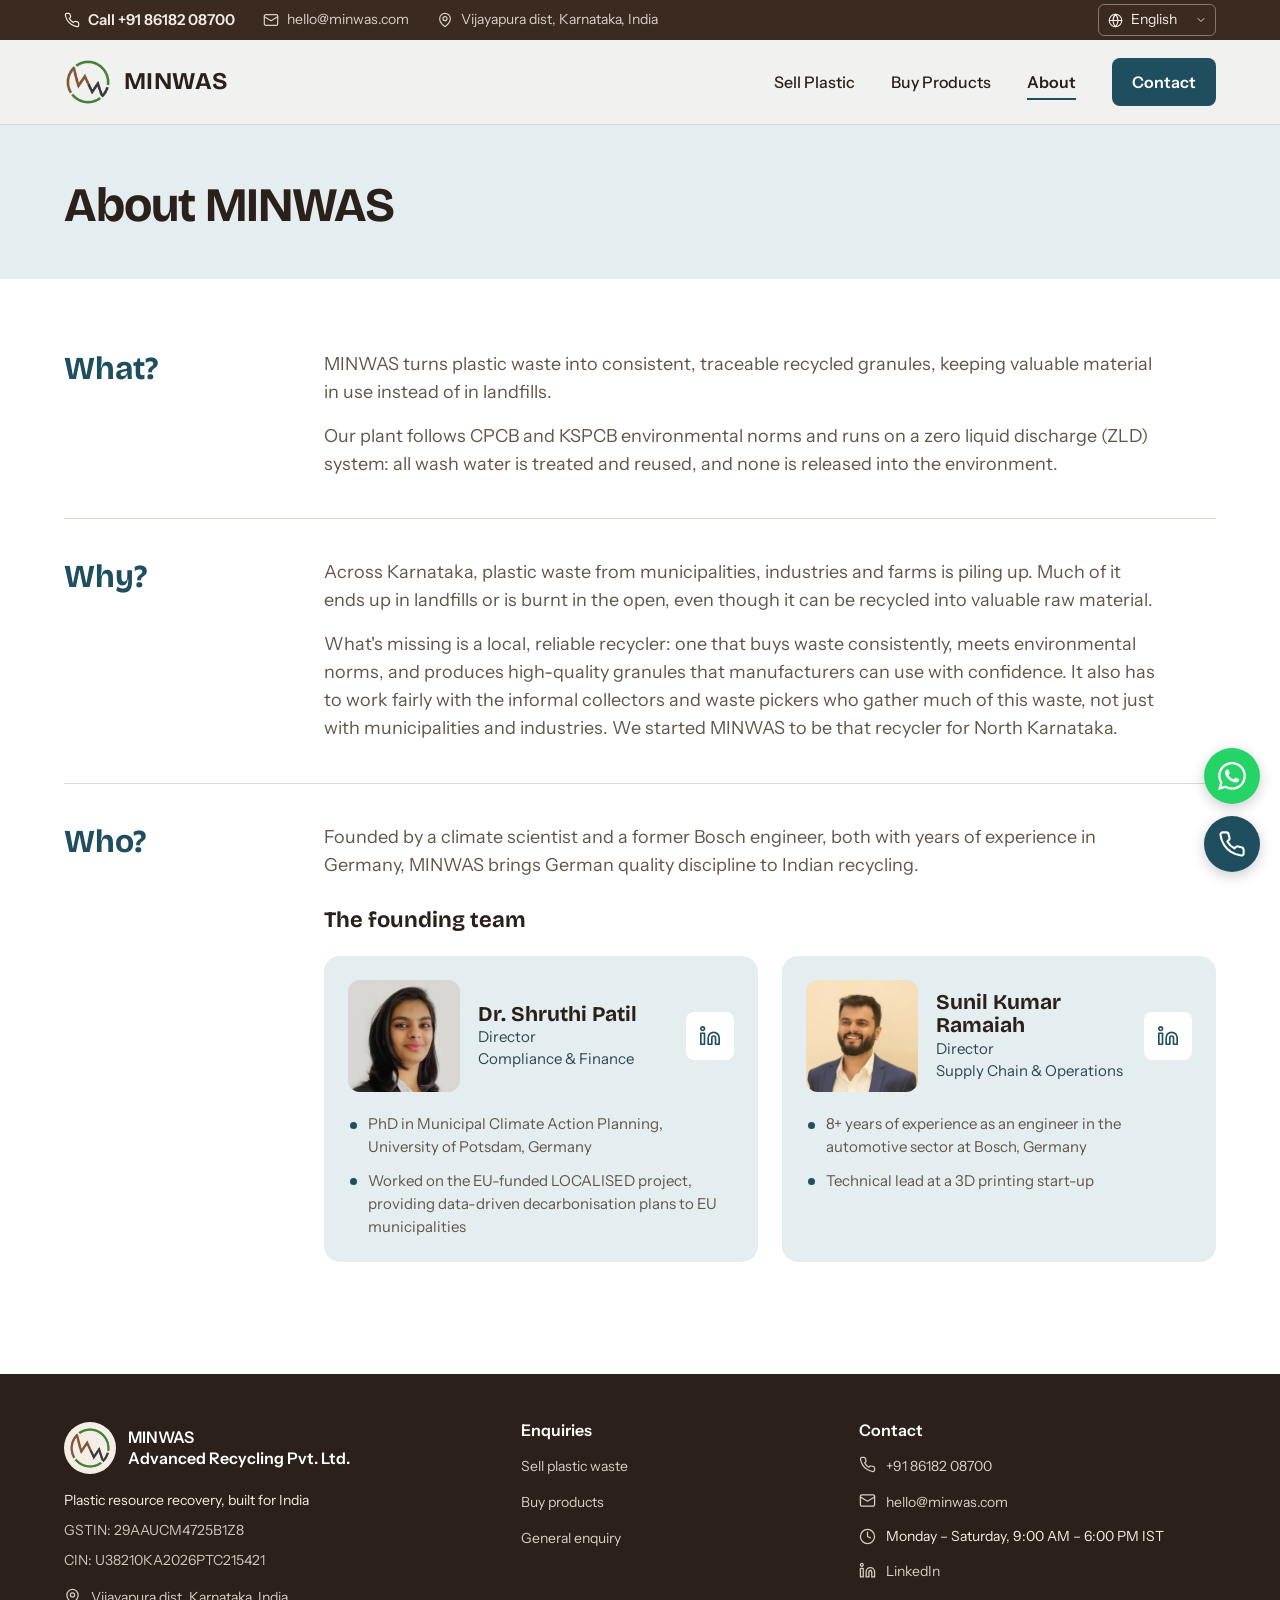
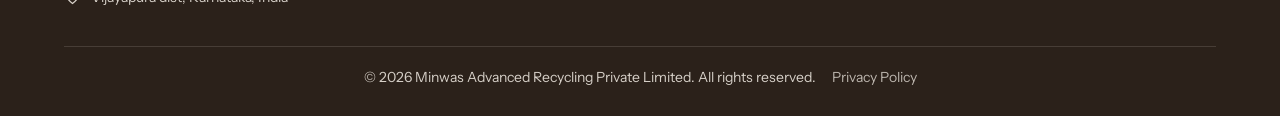
==== commit 03551e72: "Version CSS/JS links so browsers pick up site updates Browsers kept running a previously saved main." ====
--- a/about.html
+++ b/about.html
@@ -13,9 +13,9 @@
 <link rel="preconnect" href="https://fonts.googleapis.com">
 <link rel="preconnect" href="https://fonts.gstatic.com" crossorigin>
 <link rel="stylesheet" href="https://fonts.googleapis.com/css2?family=Bricolage+Grotesque:opsz,wght@12..96,600;12..96,700&family=Instrument+Sans:wght@400;500;600&display=swap">
-<link rel="stylesheet" href="assets/css/styles.css">
+<link rel="stylesheet" href="assets/css/styles.css?v=20261005">
 <script>(function(){var d=document.documentElement,l;try{l=localStorage.getItem('minwas-lang')}catch(e){}if(!l){l=((navigator.languages&&navigator.languages[0])||navigator.language||'').slice(0,2)}if(/^(kn|hi|mr)$/.test(l)){d.className+=' i18n-pending';d.lang=l;setTimeout(function(){d.classList.remove('i18n-pending')},3000)}})();</script>
-<script src="assets/js/main.js" defer></script>
+<script src="assets/js/main.js?v=20261005" defer></script>
 </head>
 <body data-page="about">
 <div id="site-header"></div>
--- a/assets/css/styles.css
+++ b/assets/css/styles.css
@@ -384,6 +384,15 @@
 .check input, .consent input { width: 20px; height: 20px; flex-shrink: 0; accent-color: var(--accent); margin: 0; cursor: pointer; }
 .consent { display: flex; gap: 12px; align-items: flex-start; font-size: 14px; color: var(--ink-soft); line-height: 1.5; cursor: pointer; }
 .consent input { margin-top: 2px; }
+.field-error {
+  display: flex; gap: 6px; align-items: flex-start; margin: 2px 0 0;
+  font-size: 14px; font-weight: 500; line-height: 1.45; color: #B3261E;
+}
+.field-error::before { content: '!'; flex-shrink: 0; width: 18px; height: 18px; margin-top: 1px; border-radius: 50%; background: #B3261E; color: #fff; font-size: 12px; font-weight: 700; display: grid; place-items: center; }
+.field.is-invalid .input, .field.is-invalid .input:hover { border-color: #B3261E; background: #FFF8F6; }
+.field.is-invalid .input:focus { box-shadow: 0 0 0 3px rgba(179, 38, 30, 0.18); }
+.field.is-invalid .check { border-color: #E3A39C; }
+.consent.is-invalid input { outline: 2px solid #B3261E; outline-offset: 2px; }
 .captcha-slot:empty { display: none; }
 .captcha-slot { min-height: 78px; }
 .form-card .btn[type="submit"] { width: 100%; }
